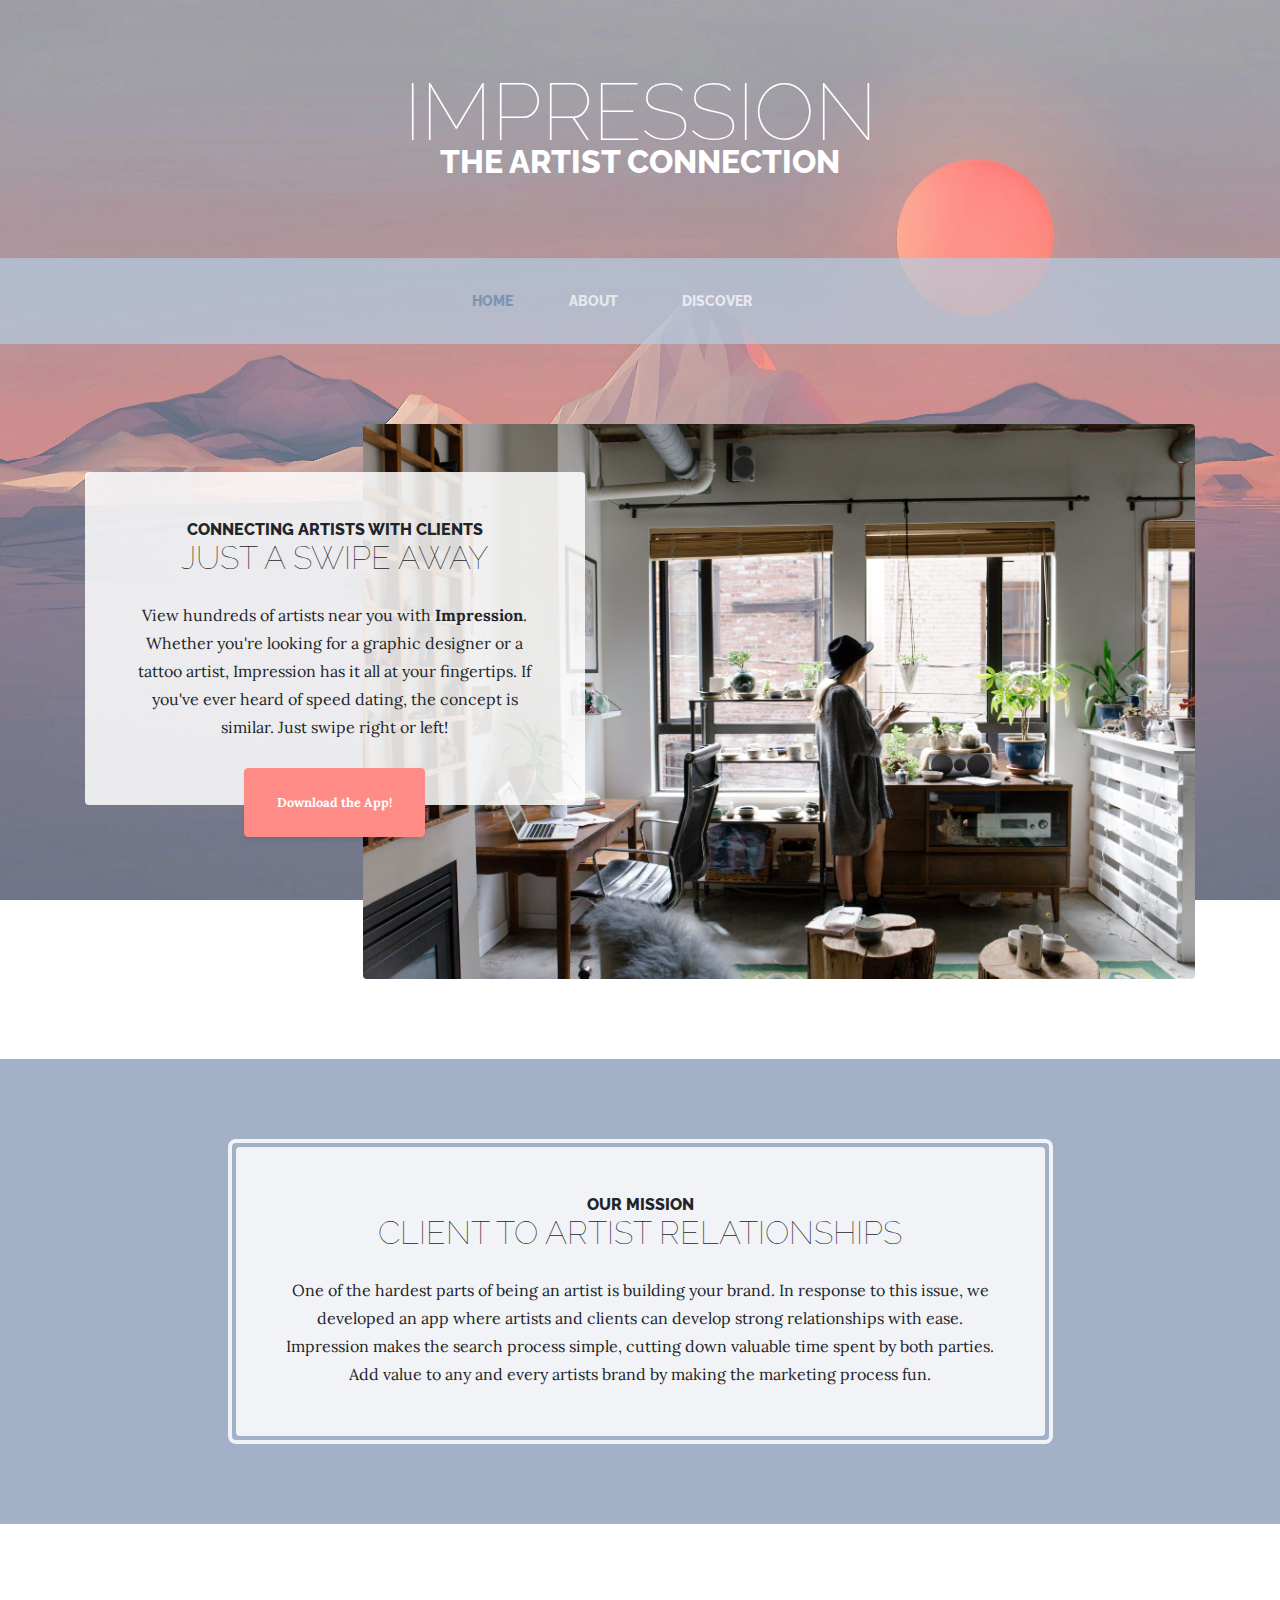
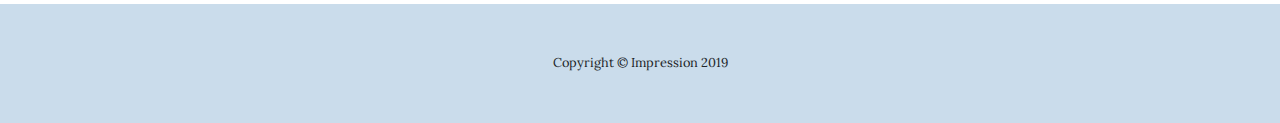
==== index.html @ 607dd35b "center navbar" ====
<!DOCTYPE html>
<html lang="en">

<head>

  <meta charset="utf-8">
  <meta name="viewport" content="width=device-width, initial-scale=1, shrink-to-fit=no">
  <meta name="description" content="">
  <meta name="author" content="">

  <title>Impression - Home</title>

  <!-- Bootstrap core CSS -->
  <link href="vendor/bootstrap/css/bootstrap.min.css" rel="stylesheet">

  <!-- Custom fonts for this template -->
  <link href="https://fonts.googleapis.com/css?family=Raleway:100,100i,200,200i,300,300i,400,400i,500,500i,600,600i,700,700i,800,800i,900,900i" rel="stylesheet">
  <link href="https://fonts.googleapis.com/css?family=Lora:400,400i,700,700i" rel="stylesheet">

  <!-- Custom styles for this template -->
  <link href="css/business-casual.css" rel="stylesheet">

</head>

<body>

  <h1 class="site-heading text-center text-white d-none d-lg-block">
    <span class="site-heading-lower">Impression</span>
    <span class="site-heading-upper text-primary mb-3">The Artist Connection</span>
  </h1>

  <!-- Navigation -->
  <nav class="navbar navbar-expand-lg navbar-dark py-lg-4" id="mainNav">
    <div class="container">
      <a class="navbar-brand text-uppercase text-expanded font-weight-bold d-lg-none" href="#">Start Bootstrap</a>
      <button class="navbar-toggler" type="button" data-toggle="collapse" data-target="#navbarResponsive" aria-controls="navbarResponsive" aria-expanded="false" aria-label="Toggle navigation">
        <span class="navbar-toggler-icon"></span>
      </button>
      <div class="collapse navbar-collapse" id="navbarResponsive">
        <ul class="navbar-nav mx-auto">
          <li class="nav-item active px-lg-3">
            <a class="nav-link text-uppercase text-expanded" href="index.html">Home
              <span class="sr-only">(current)</span>
            </a>
          </li>
          <li class="nav-item px-lg-4">
            <a class="nav-link text-uppercase text-expanded" href="about.html">About</a>
          </li>
          <li class="nav-item px-lg-4">
            <a class="nav-link text-uppercase text-expanded" href="discover.html">Discover</a>
          </li>
          <li class="nav-item px-lg-4">
           
          </li>
        </ul>
      </div>
    </div>
  </nav>

  <section class="page-section clearfix">
    <div class="container">
      <div class="intro">
        <img class="intro-img img-fluid mb-3 mb-lg-0 rounded" src="images/intro.jpg" alt="">
        <div class="intro-text left-0 text-center bg-faded p-5 rounded">
          <h2 class="section-heading mb-4">
            <span class="section-heading-upper">Connecting artists with clients</span>
            <span class="section-heading-lower">Just a swipe away</span>
          </h2>
          <p class="mb-3">View hundreds of artists near you with <b>Impression</b>. Whether you're looking for a graphic designer or a tattoo artist, Impression has it all at your fingertips. If you've ever heard of speed dating, the concept is similar. Just swipe right or left!
          </p>
          <div class="intro-button mx-auto">
            <a class="btn btn-primary btn-xl" href="about.html">Download the App!</a>
          </div>
        </div>
      </div>
    </div>
  </section>

  <section class="page-section cta">
    <div class="container">
      <div class="row">
        <div class="col-xl-9 mx-auto">
          <div class="cta-inner text-center rounded">
            <h2 class="section-heading mb-4">
              <span class="section-heading-upper">Our Mission</span>
              <span class="section-heading-lower">Client to Artist Relationships</span>
            </h2>
            <p class="mb-0">One of the hardest parts of being an artist is building your brand. In response to this issue, we developed an app where artists and clients can develop strong relationships with ease. Impression makes the search process simple, cutting down valuable time spent by both parties. Add value to any and every artists brand by making the marketing process fun.</p>
          </div>
        </div>
      </div>
    </div>
  </section>

  <footer class="footer text-center py-5">
    <div class="container">
      <p class="m-0 small">Copyright &copy; Impression 2019</p>
    </div>
  </footer>

  <!-- Bootstrap core JavaScript -->
  <script src="vendor/jquery/jquery.min.js"></script>
  <script src="vendor/bootstrap/js/bootstrap.bundle.min.js"></script>

</body>

</html>
---- css/business-casual.css ----
/*!
 * Start Bootstrap - Business Casual v5.0.9 (https://startbootstrap.com/template-overviews/business-casual)
 * Copyright 2013-2019 Start Bootstrap
 * Licensed under MIT (https://github.com/BlackrockDigital/startbootstrap-business-casual/blob/master/LICENSE)
 */

body {
  font-family: 'Lora';
  background-image: url("../images/background\ copy.jpg");
  background-attachment: fixed;
  background-position: center;
  background-size: cover;
}

h1,
h2,
h3,
h4,
h5,
h6 {
  font-family: 'Raleway';
}

p {
  line-height: 1.75;
}

.text-faded {
  color: rgba(255, 255, 255, 0.3);
}

.site-heading {
  margin-top: 5rem;
  margin-bottom: 5rem;
  text-transform: uppercase;
  line-height: 1;
  font-family: 'Raleway';
}

.site-heading .site-heading-upper {
  display: block;
  font-size: 2rem;
  font-weight: 800;
}

.site-heading .site-heading-lower {
  font-size: 5rem;
  font-weight: 100;
  line-height: 4rem;
}

.page-section {
  margin-top: 5rem;
  margin-bottom: 5rem;
}

.section-heading {
  text-transform: uppercase;
}

.section-heading .section-heading-upper {
  display: block;
  font-size: 1rem;
  font-weight: 800;
}

.section-heading .section-heading-lower {
  display: block;
  font-size: 2rem;
  font-weight: 100;
}

.bg-faded {
  background-color: rgba(255, 255, 255, 0.85);
}

#mainNav {
  background-color: rgba(178, 204, 226, 0.692);
  font-family: 'Raleway';
}

#mainNav .navbar-brand {
  color: #2d3ed3;
}

#mainNav .navbar-nav .nav-item .nav-link {
  color: rgba(255, 255, 255, 0.7);
  font-weight: 800;
}

#mainNav .navbar-nav .nav-item.active .nav-link {
  color: #7d93b1;
}

@media (min-width: 500px) {
  #mainNav .navbar-nav .nav-item .nav-link {
    font-size: 0.9rem;
  }
  #mainNav .navbar-nav .nav-item .nav-link:hover {
    color: rgba(33, 53, 235, 0.822);
  }
  #mainNav .navbar-nav .nav-item.active .nav-link:hover {
    color: #1529df;
  }
}

.btn-xl {
  font-weight: 700;
  font-size: 0.8rem;
  padding-top: 1.5rem;
  padding-bottom: 1.5rem;
  padding-left: 2rem;
  padding-right: 2rem;
}

.intro {
  position: relative;
}

@media (min-width: 992px) {
  .intro .intro-img {
    width: 75%;
    float: right;
  }
  .intro .intro-text {
    left: 0;
    width: 60%;
    margin-top: 3rem;
    position: absolute;
  }
  .intro .intro-text .intro-button {
    width: 100%;
    left: 0;
    position: absolute;
    bottom: -2rem;
  }
}

@media (min-width: 1200px) {
  .intro .intro-text {
    width: 45%;
  }
}

.cta {
  padding-top: 5rem;
  padding-bottom: 5rem;
  background-color: #7d93b1b7;
}

#phone {
  display: block;
  margin-left: auto;
  margin-right: auto;
  width: 50%;
}

.cta .cta-inner {
  position: relative;
  padding: 3rem;
  margin: 0.5rem;
  background-color: rgba(255, 255, 255, 0.85);
}

.cta .cta-inner:before {
  border-radius: 0.5rem;
  content: '';
  position: absolute;
  top: -0.5rem;
  bottom: -0.5rem;
  left: -0.5rem;
  right: -0.5rem;
  border: 0.25rem solid rgba(255, 255, 255, 0.85);
}

@media (max-width: 70%) {
  .about-heading .about-heading-img {
    position: relative;
    z-index: 0;
  }
  .about-heading .about-heading-content {
    margin-top: -5rem;
    position: relative;
    z-index: 1;
  }
}

@media (min-width: 992px) {
  .product-item .product-item-title {
    position: relative;
    z-index: 1;
    margin-bottom: -3rem;
  }
  .product-item .product-item-img {
    position: relative;
    z-index: 0;
    max-width: 50vw;
    max-height: 50vw;
  }
  .product-item .product-item-description {
    position: relative;
    z-index: 1;
    margin-top: -3rem;
    max-width: 50vw;
  }
}

.list-hours {
  font-size: 0.9rem;
}

.list-hours .list-hours-item {
  border-bottom: 1px solid rgba(230, 167, 86, 0.5);
  padding-bottom: .25rem;
  margin-bottom: 1rem;
  font-style: italic;
}

.list-hours .list-hours-item.today {
  font-weight: bold;
  color: #e6a756;
}

@media (min-width: 992px) {
  .list-hours {
    width: 50%;
    font-size: 1.1rem;
  }
}

.address strong {
  font-size: 1.2rem;
}

.footer {
  background-color: rgba(178, 204, 226, 0.692);
}

.text-primary {
  color: #ffffff !important;
}

.bg-primary {
  background-color: #44698b !important;
}

.btn {
  box-shadow: 0px 3px 3px 0px rgba(33, 37, 41, 0.1);
}

.btn-primary {
  background-color: #fe8b86;
  border-color: #fe8b86;
}

.btn-primary:hover, .btn-primary:focus, .btn-primary:active {
  background-color: #f76a65;
  border-color: #f76a65;
}

.font-weight-light {
  font-weight: 100 !important;
}
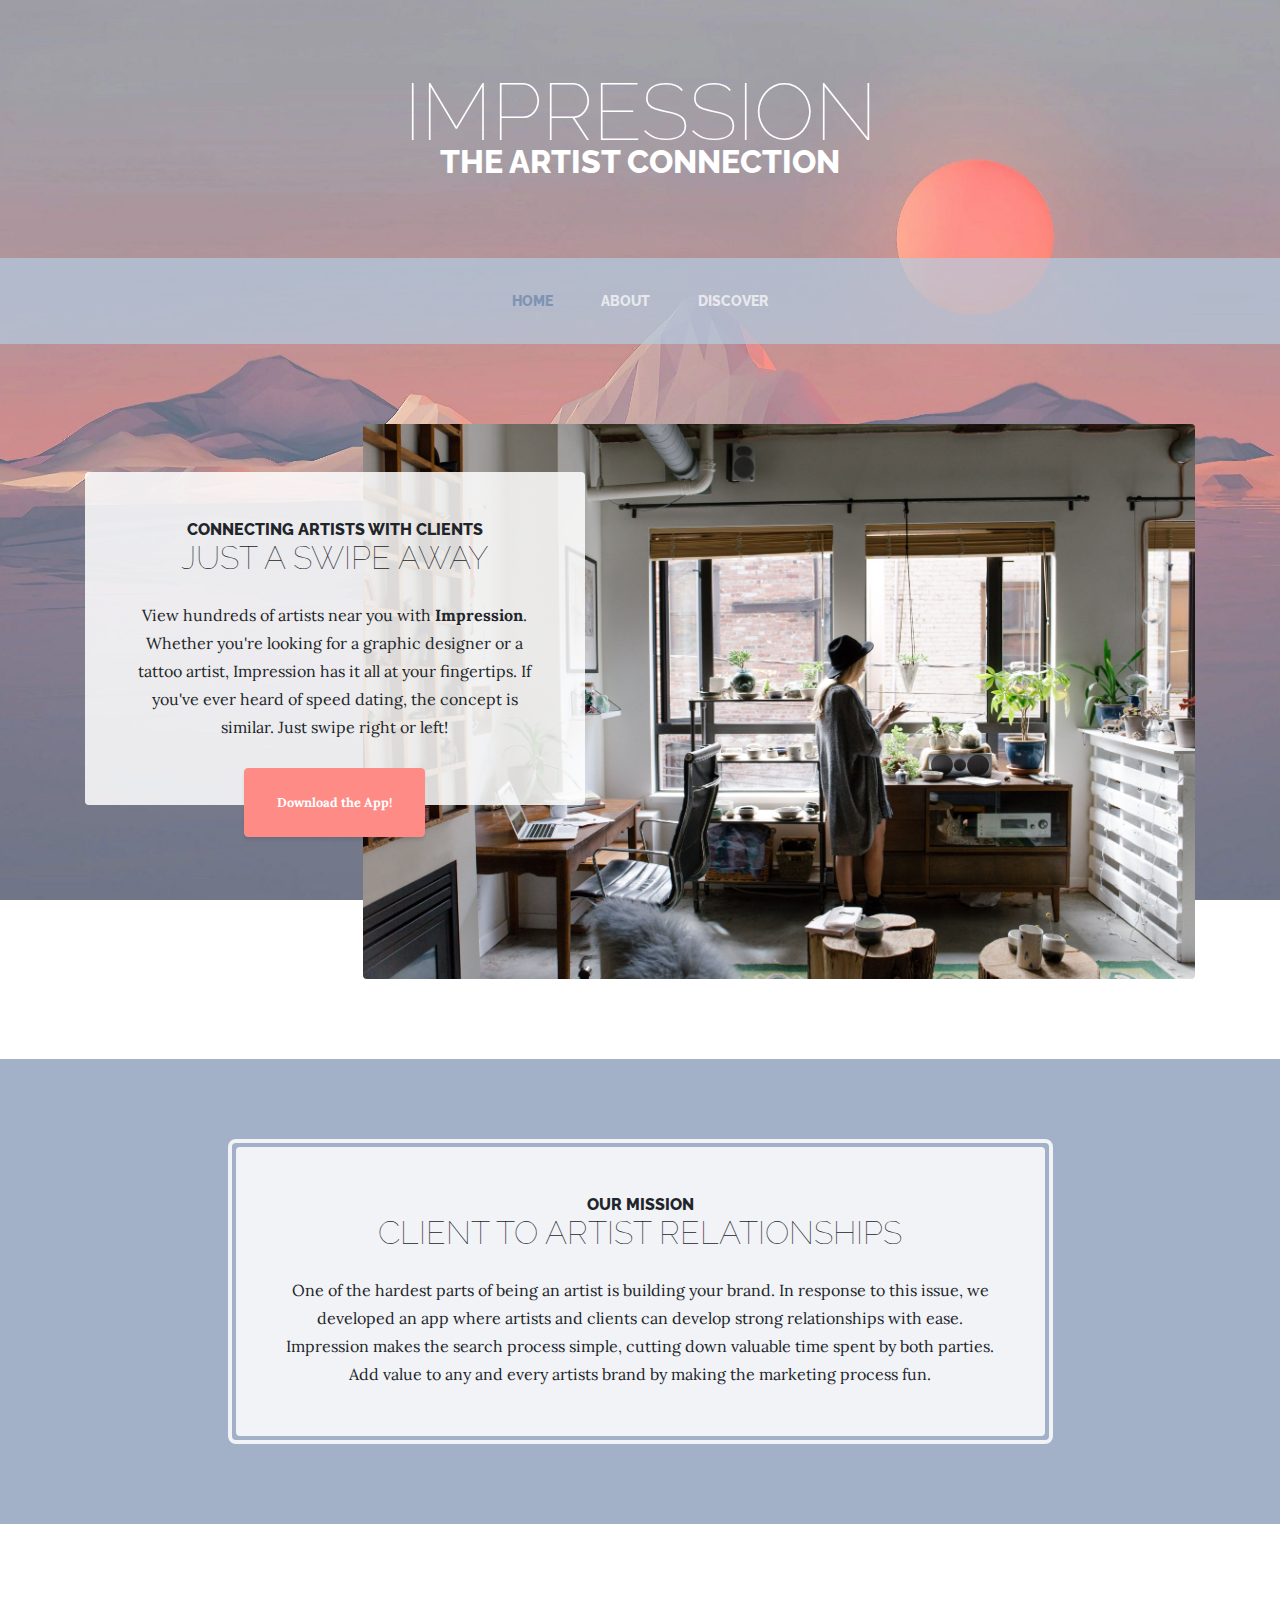
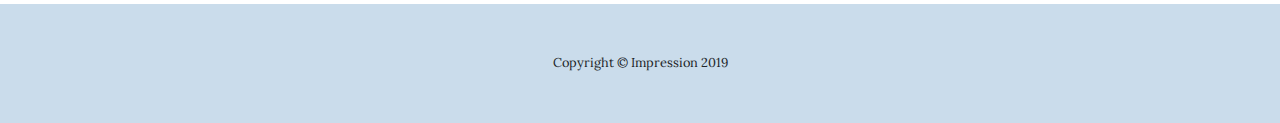
==== commit 84e11c10: "trying" ====
--- a/index.html
+++ b/index.html
@@ -43,13 +43,12 @@
               <span class="sr-only">(current)</span>
             </a>
           </li>
-          <li class="nav-item px-lg-4">
+          <li class="nav-item px-lg-3">
             <a class="nav-link text-uppercase text-expanded" href="about.html">About</a>
           </li>
-          <li class="nav-item px-lg-4">
+          <li class="nav-item px-lg-3">
             <a class="nav-link text-uppercase text-expanded" href="discover.html">Discover</a>
           </li>
-          <li class="nav-item px-lg-4">
            
           </li>
         </ul>
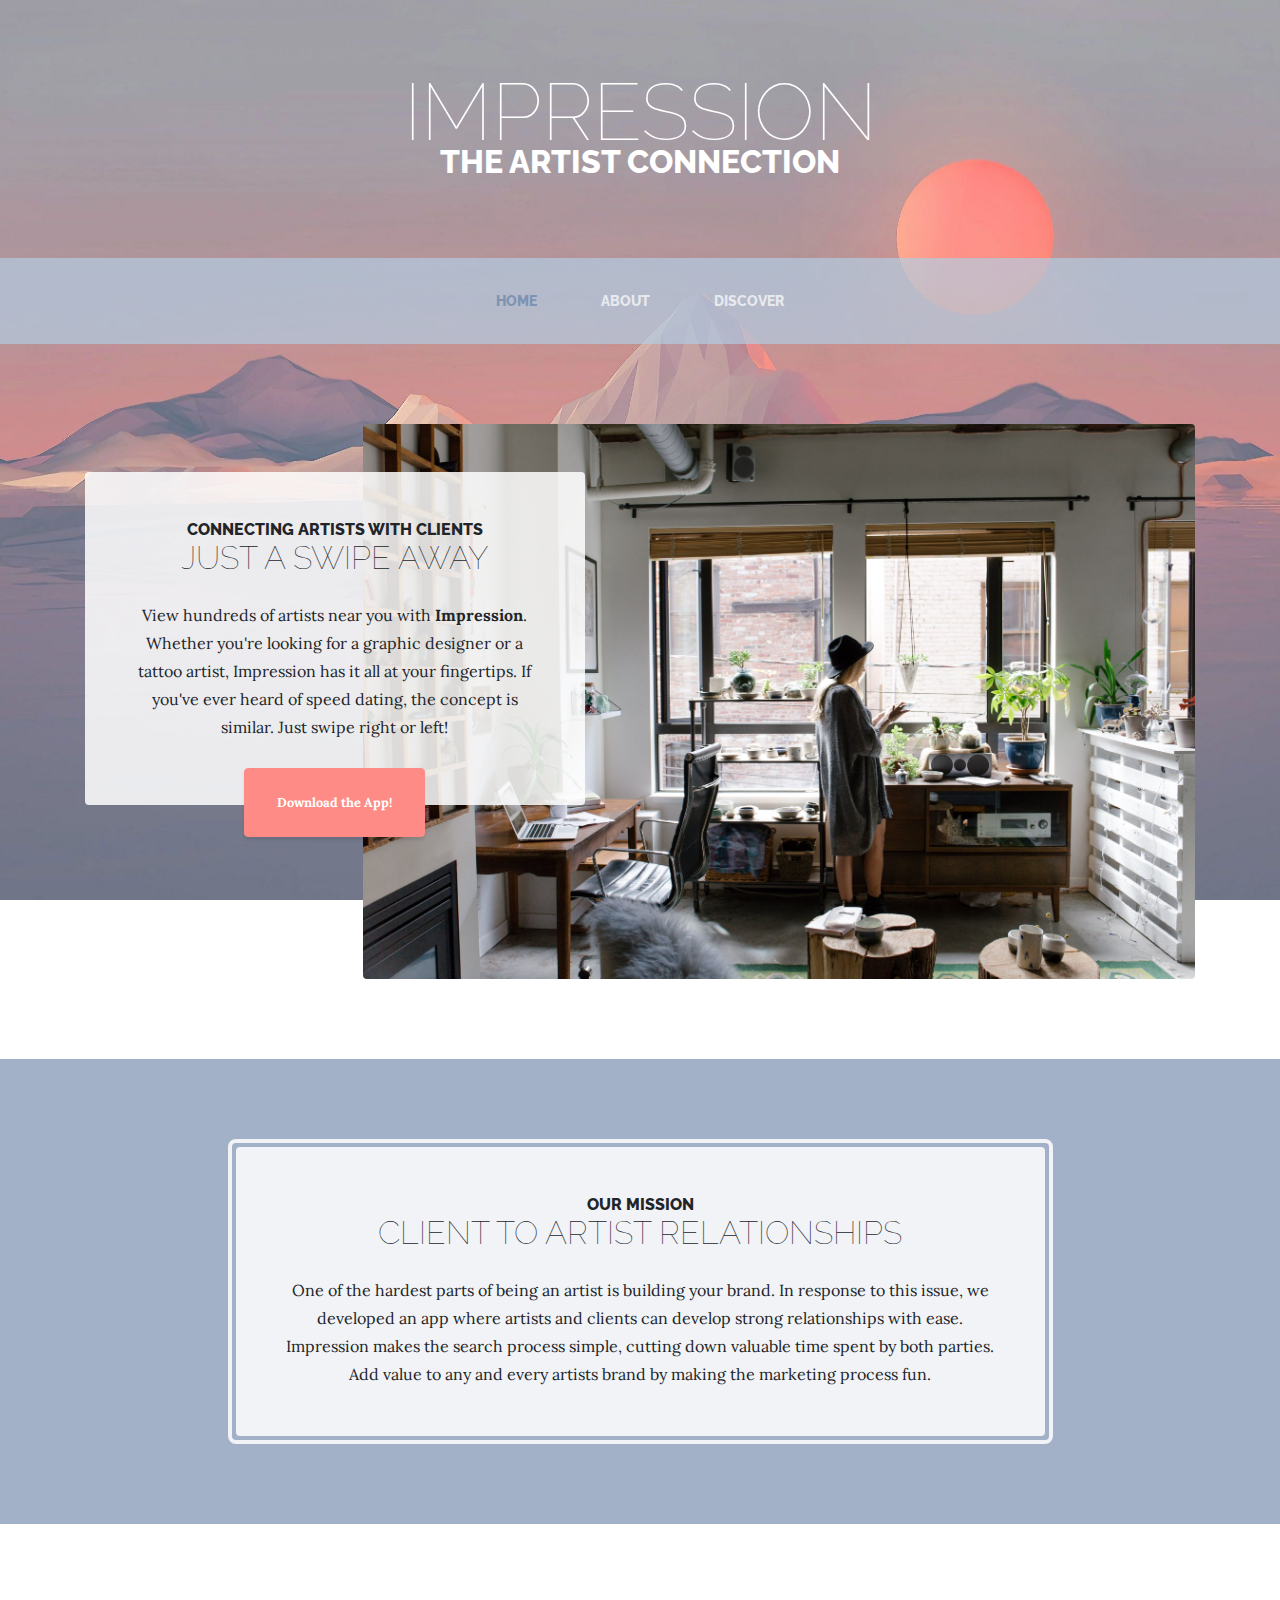
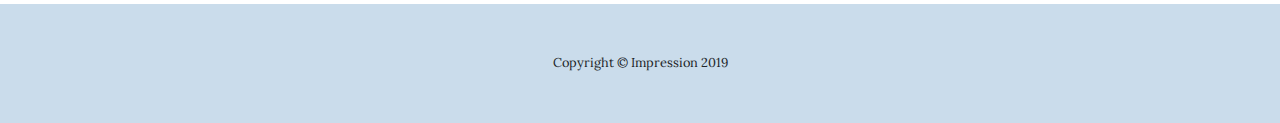
==== commit f19ee973: "experiment" ====
--- a/index.html
+++ b/index.html
@@ -38,15 +38,15 @@
       </button>
       <div class="collapse navbar-collapse" id="navbarResponsive">
         <ul class="navbar-nav mx-auto">
-          <li class="nav-item active px-lg-3">
+          <li class="nav-item active px-lg-4">
             <a class="nav-link text-uppercase text-expanded" href="index.html">Home
               <span class="sr-only">(current)</span>
             </a>
           </li>
-          <li class="nav-item px-lg-3">
+          <li class="nav-item px-lg-4">
             <a class="nav-link text-uppercase text-expanded" href="about.html">About</a>
           </li>
-          <li class="nav-item px-lg-3">
+          <li class="nav-item px-lg-4">
             <a class="nav-link text-uppercase text-expanded" href="discover.html">Discover</a>
           </li>
            
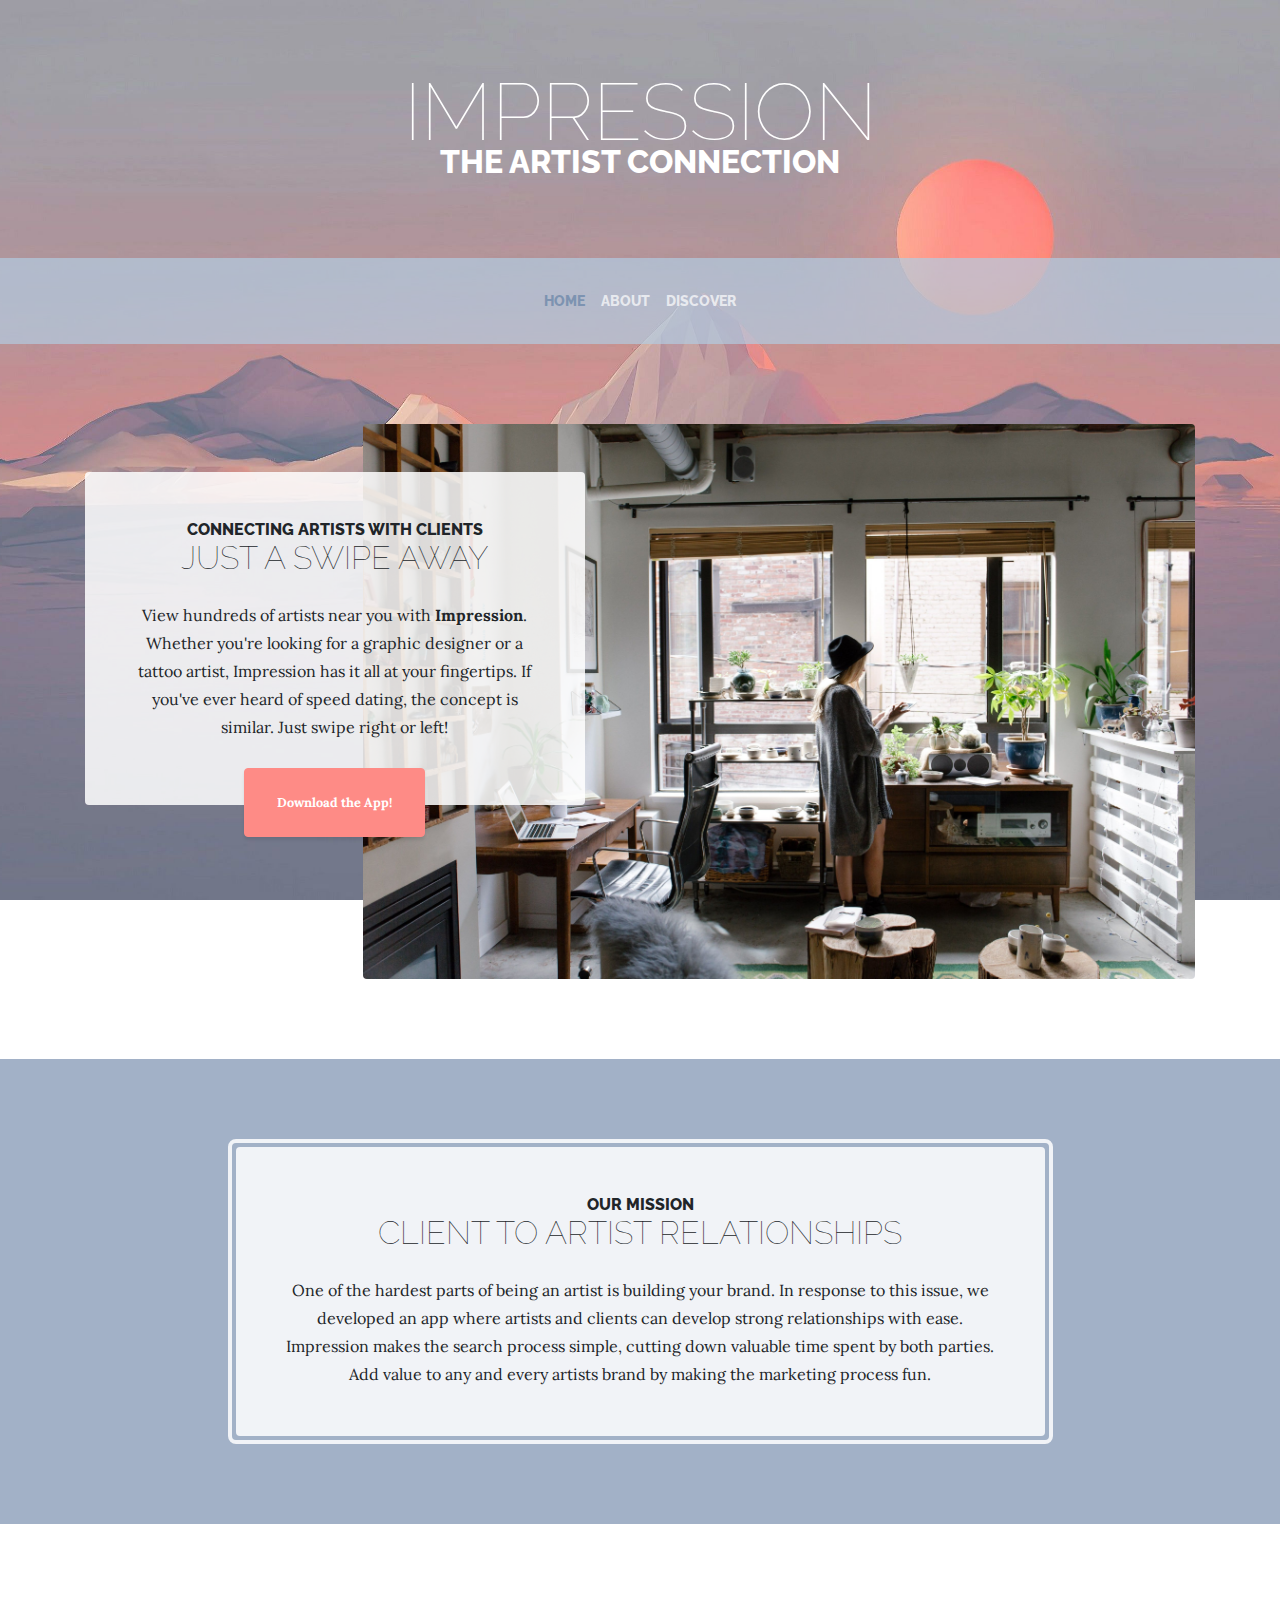
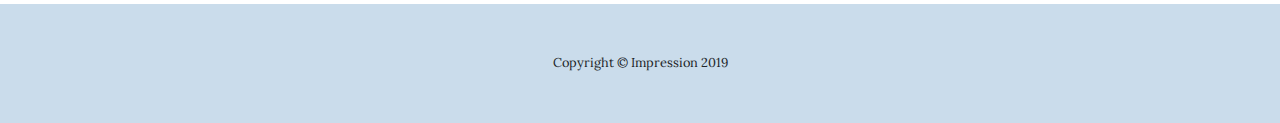
==== commit 14e1816d: "experimenting" ====
--- a/index.html
+++ b/index.html
@@ -38,15 +38,15 @@
       </button>
       <div class="collapse navbar-collapse" id="navbarResponsive">
         <ul class="navbar-nav mx-auto">
-          <li class="nav-item active px-lg-4">
+          <li class="nav-item active px-lg-8">
             <a class="nav-link text-uppercase text-expanded" href="index.html">Home
               <span class="sr-only">(current)</span>
             </a>
           </li>
-          <li class="nav-item px-lg-4">
+          <li class="nav-item px-lg-8">
             <a class="nav-link text-uppercase text-expanded" href="about.html">About</a>
           </li>
-          <li class="nav-item px-lg-4">
+          <li class="nav-item px-lg-8">
             <a class="nav-link text-uppercase text-expanded" href="discover.html">Discover</a>
           </li>
            
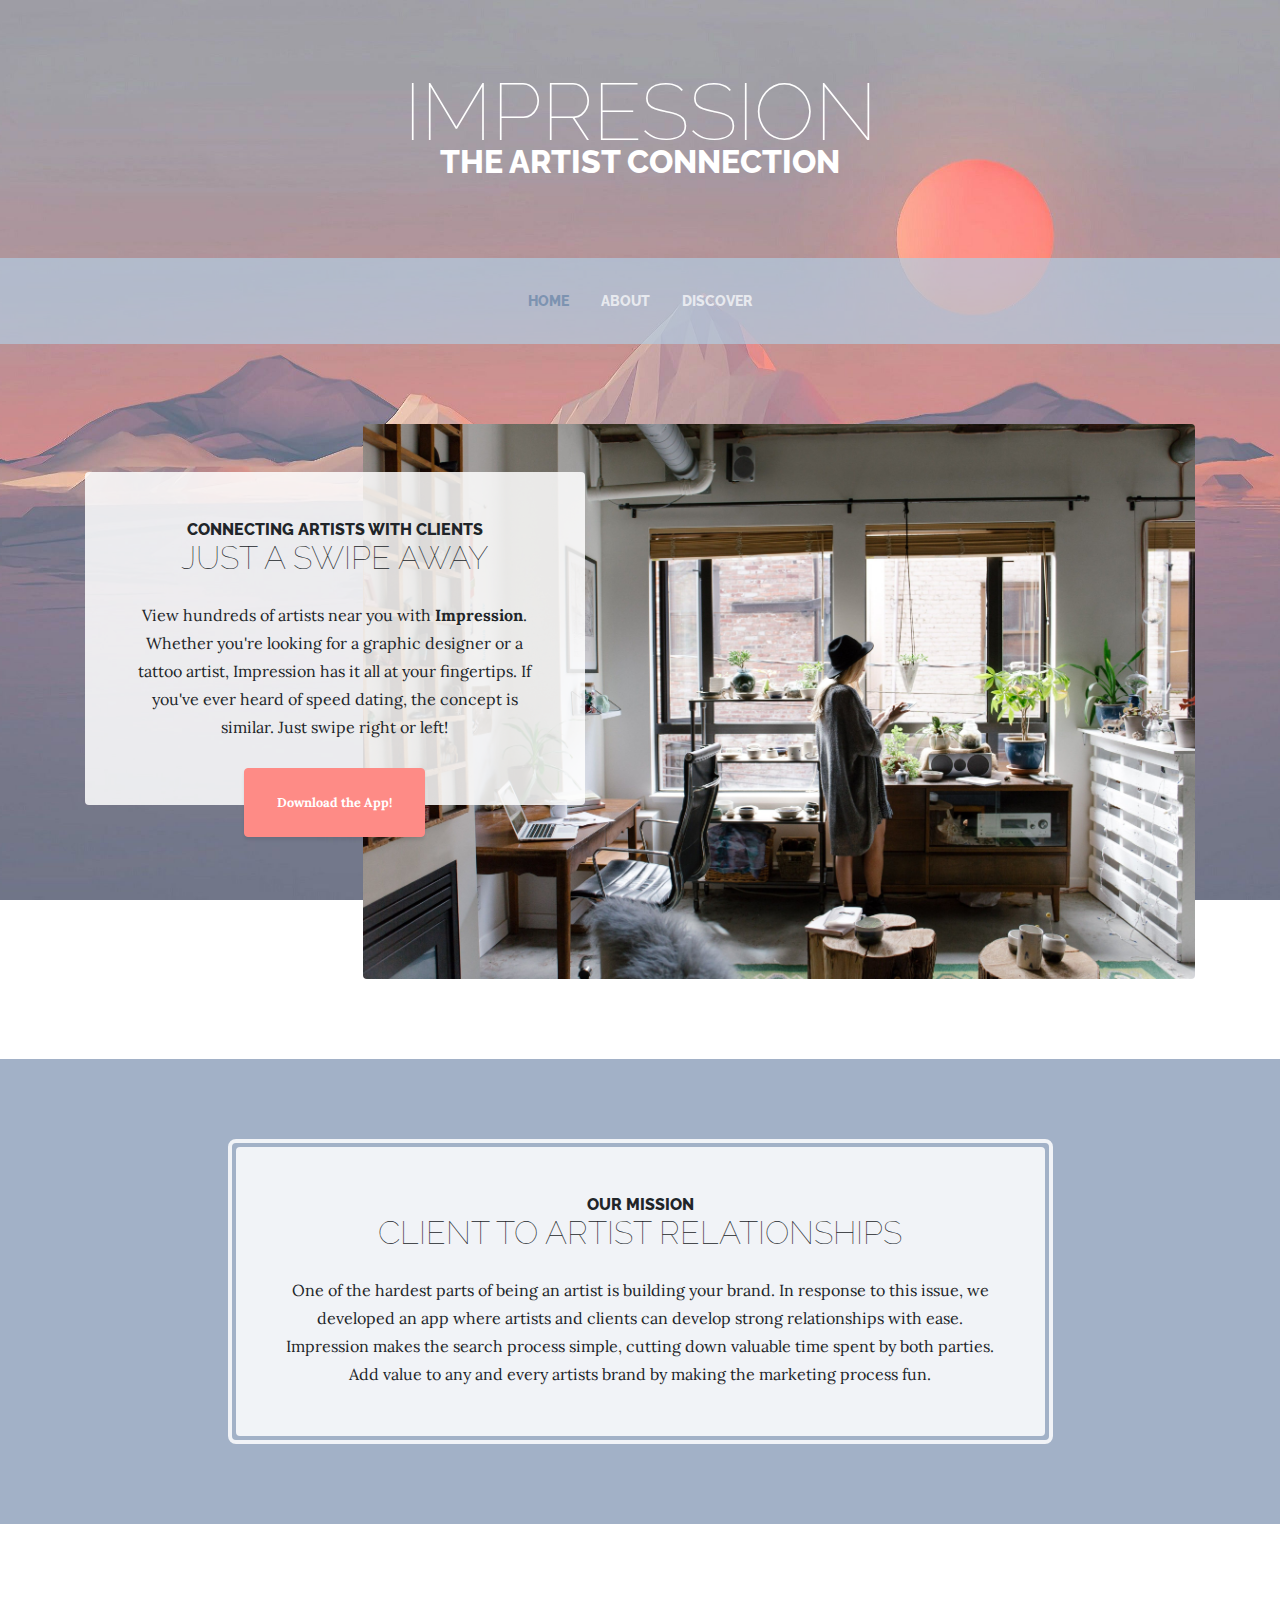
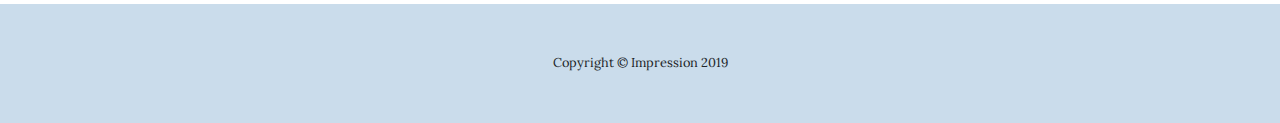
==== commit 48c1e0e1: "experiment" ====
--- a/index.html
+++ b/index.html
@@ -38,15 +38,15 @@
       </button>
       <div class="collapse navbar-collapse" id="navbarResponsive">
         <ul class="navbar-nav mx-auto">
-          <li class="nav-item active px-lg-8">
+          <li class="nav-item active px-lg-2">
             <a class="nav-link text-uppercase text-expanded" href="index.html">Home
               <span class="sr-only">(current)</span>
             </a>
           </li>
-          <li class="nav-item px-lg-8">
+          <li class="nav-item px-lg-2">
             <a class="nav-link text-uppercase text-expanded" href="about.html">About</a>
           </li>
-          <li class="nav-item px-lg-8">
+          <li class="nav-item px-lg-2">
             <a class="nav-link text-uppercase text-expanded" href="discover.html">Discover</a>
           </li>
            
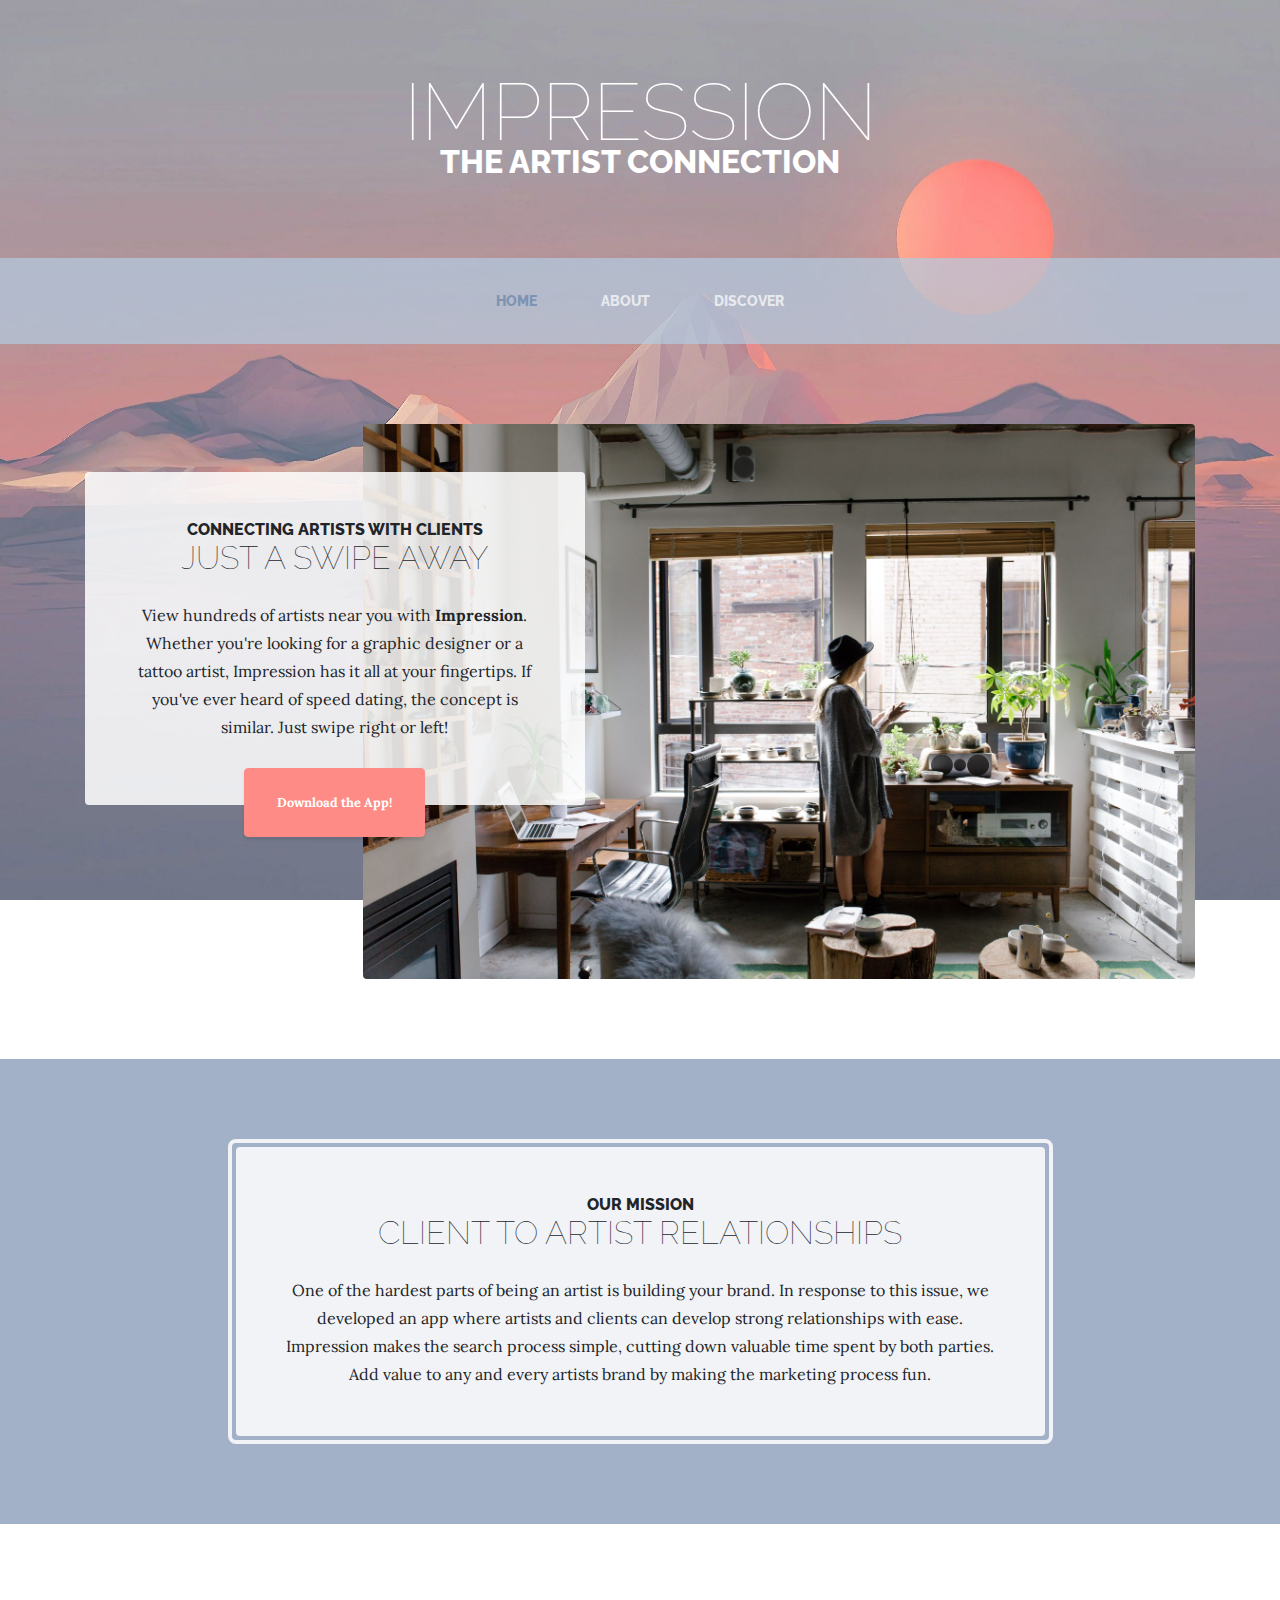
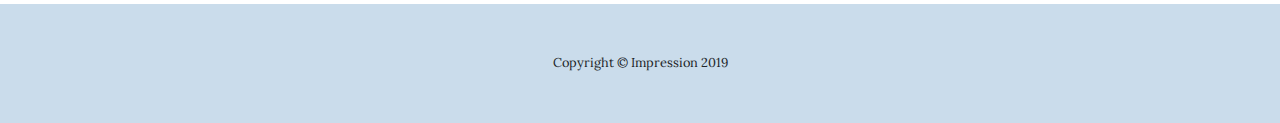
==== commit 285e528a: "reverting" ====
--- a/index.html
+++ b/index.html
@@ -38,15 +38,15 @@
       </button>
       <div class="collapse navbar-collapse" id="navbarResponsive">
         <ul class="navbar-nav mx-auto">
-          <li class="nav-item active px-lg-2">
+          <li class="nav-item active px-lg-4">
             <a class="nav-link text-uppercase text-expanded" href="index.html">Home
               <span class="sr-only">(current)</span>
             </a>
           </li>
-          <li class="nav-item px-lg-2">
+          <li class="nav-item px-lg-4">
             <a class="nav-link text-uppercase text-expanded" href="about.html">About</a>
           </li>
-          <li class="nav-item px-lg-2">
+          <li class="nav-item px-lg-4">
             <a class="nav-link text-uppercase text-expanded" href="discover.html">Discover</a>
           </li>
            
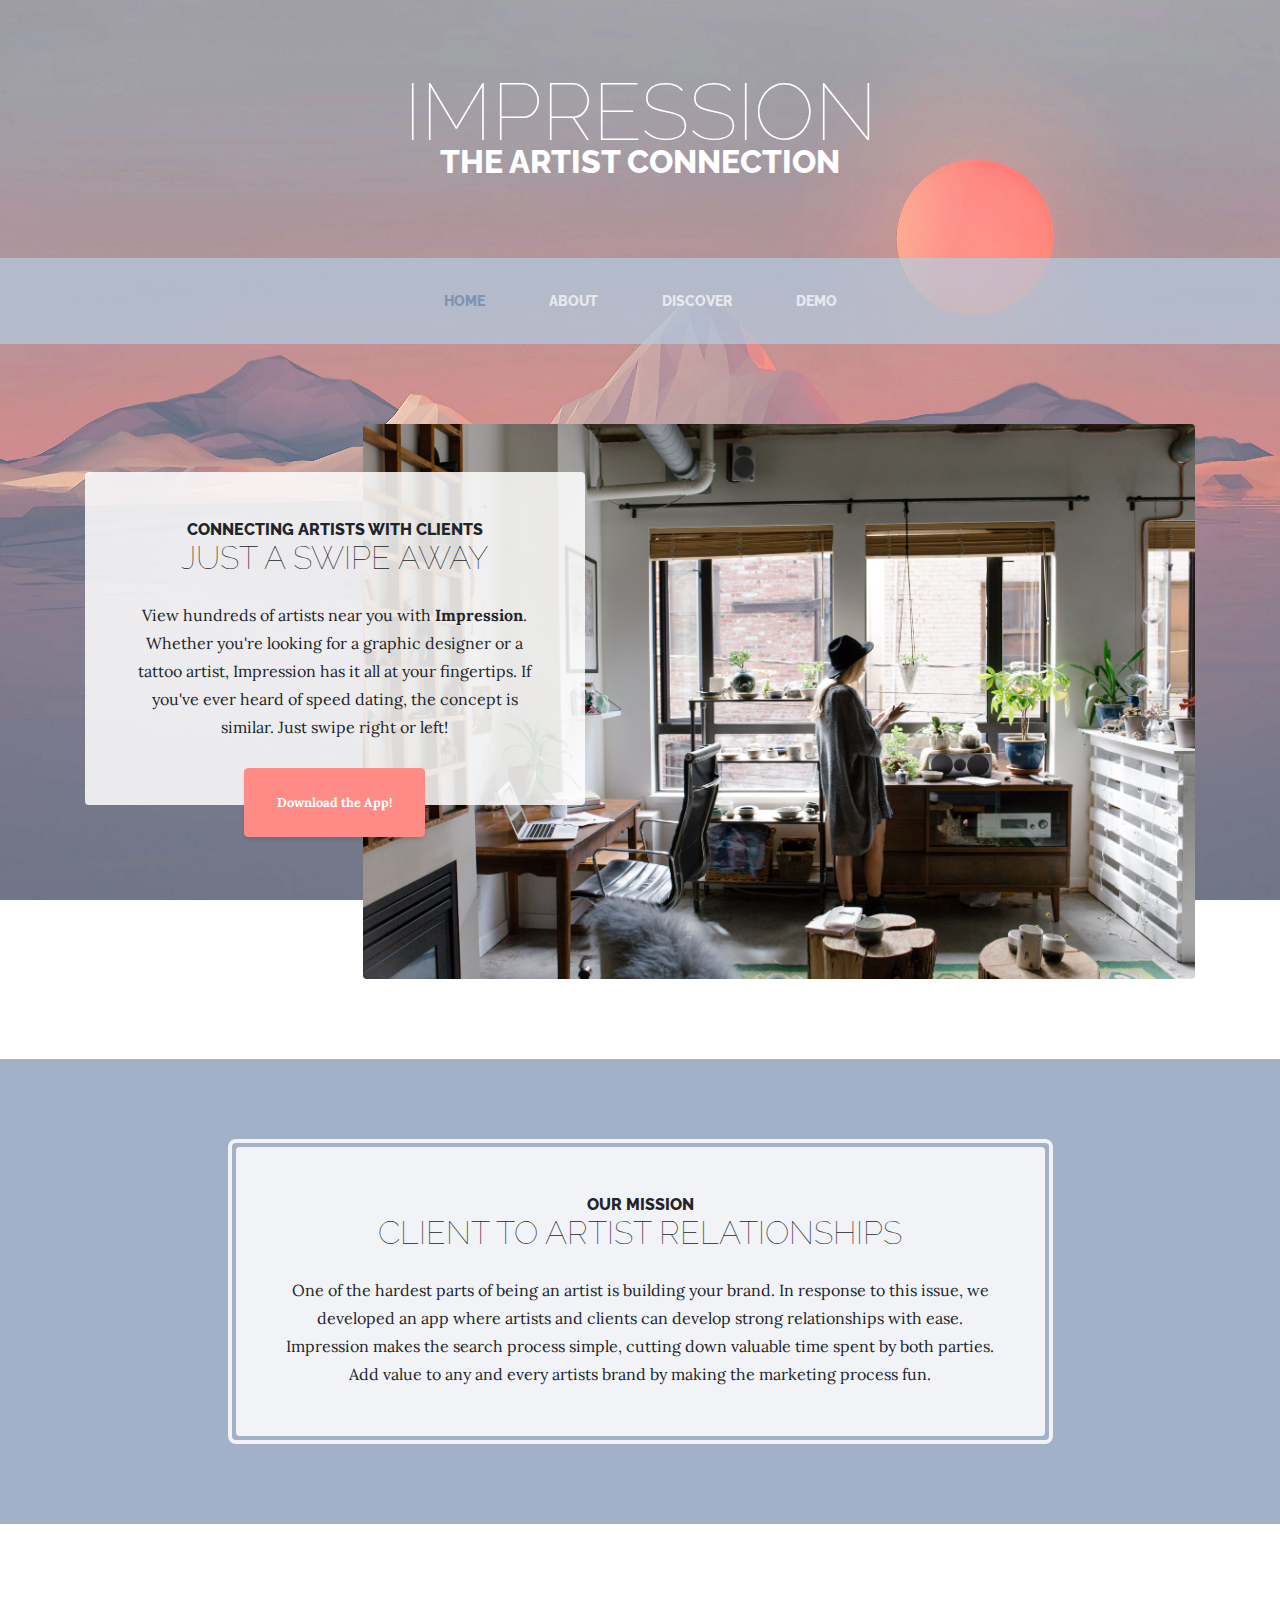
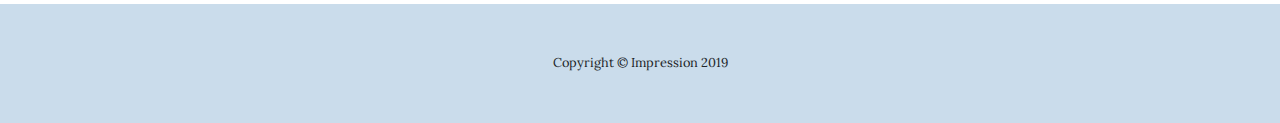
==== commit 5a68f53e: "added demo" ====
--- a/index.html
+++ b/index.html
@@ -49,6 +49,9 @@
           <li class="nav-item px-lg-4">
             <a class="nav-link text-uppercase text-expanded" href="discover.html">Discover</a>
           </li>
+          <li class="nav-item px-lg-4">
+              <a class="nav-link text-uppercase text-expanded" href="store.html">Demo</a>
+            </li>
            
           </li>
         </ul>
